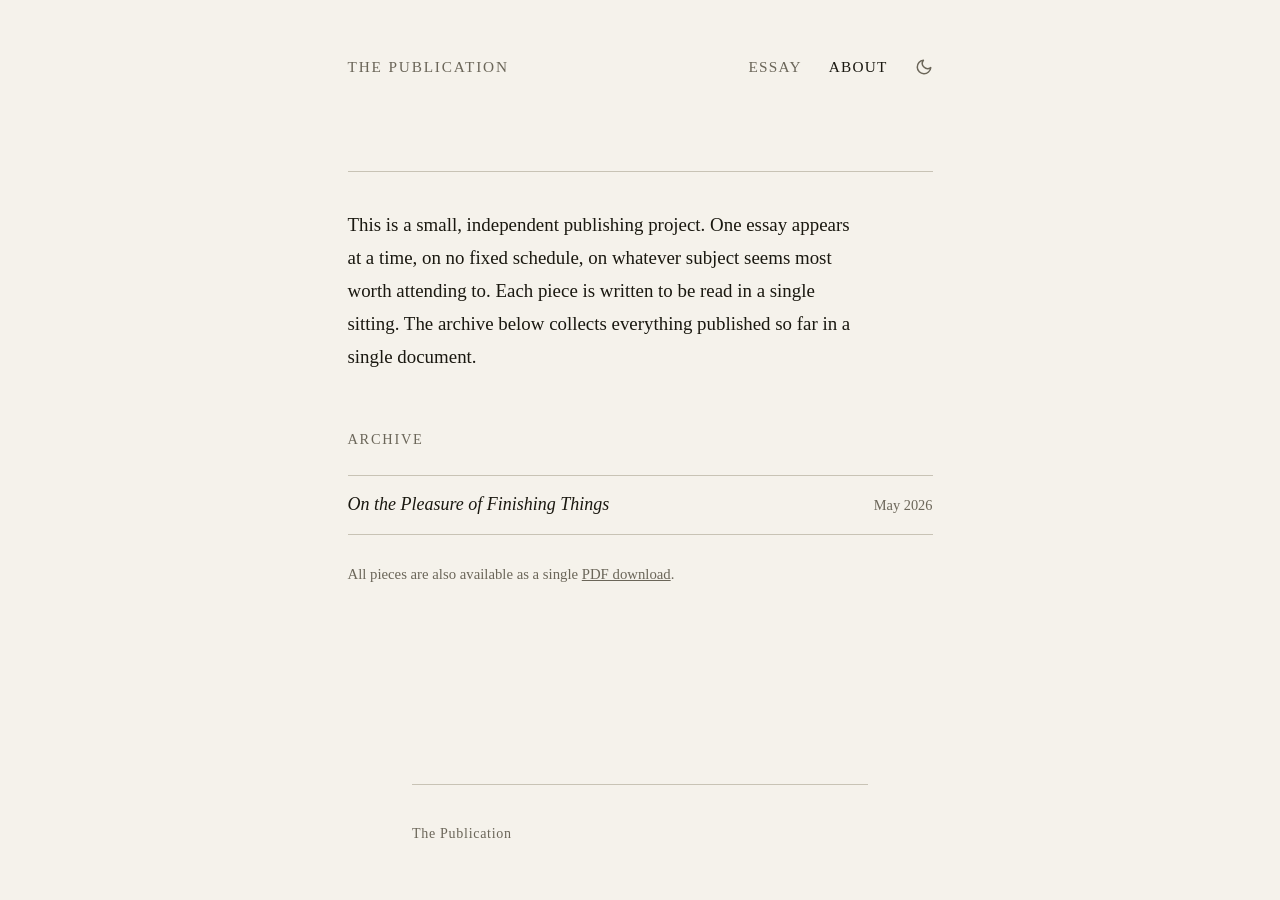
==== about.html @ dc113c78 "uploaded original code" ====
<!DOCTYPE html>
<html lang="en">
<head>
  <meta charset="UTF-8">
  <meta name="viewport" content="width=device-width, initial-scale=1.0">
  <title>The Publication — About</title>
  <link rel="stylesheet" href="style.css">
</head>
<body>

  <header class="site-header">
    <a class="site-title" href="index.html">The Publication</a>
    <nav>
      <a href="index.html">Essay</a>
      <a href="about.html" aria-current="page">About</a>
      <button id="theme-toggle" aria-label="Toggle dark mode">
        <svg id="icon-sun" xmlns="http://www.w3.org/2000/svg" viewBox="0 0 24 24"
             fill="none" stroke="currentColor" stroke-width="2"
             stroke-linecap="round" stroke-linejoin="round" aria-hidden="true">
          <circle cx="12" cy="12" r="4"/>
          <line x1="12" y1="2"  x2="12" y2="5"/>
          <line x1="12" y1="19" x2="12" y2="22"/>
          <line x1="4.22" y1="4.22"   x2="6.34" y2="6.34"/>
          <line x1="17.66" y1="17.66" x2="19.78" y2="19.78"/>
          <line x1="2"  y1="12" x2="5"  y2="12"/>
          <line x1="19" y1="12" x2="22" y2="12"/>
          <line x1="4.22" y1="19.78"  x2="6.34" y2="17.66"/>
          <line x1="17.66" y1="6.34" x2="19.78" y2="4.22"/>
        </svg>
        <svg id="icon-moon" xmlns="http://www.w3.org/2000/svg" viewBox="0 0 24 24"
             fill="none" stroke="currentColor" stroke-width="2"
             stroke-linecap="round" stroke-linejoin="round" aria-hidden="true">
          <path d="M21 12.79A9 9 0 1 1 11.21 3 7 7 0 0 0 21 12.79z"/>
        </svg>
      </button>
    </nav>
  </header>

  <main>
    <hr class="rule">

    <p class="about-intro">
      This is a small, independent publishing project. One essay appears at a time,
      on no fixed schedule, on whatever subject seems most worth attending to.
      Each piece is written to be read in a single sitting. The archive below
      collects everything published so far in a single document.
    </p>

    <section class="archive-section" aria-labelledby="archive-heading">
      <h2 id="archive-heading">Archive</h2>

      <!-- 
        Add a new <a class="archive-item"> for each past piece.
        Update archive.pdf whenever a new piece is added.
      -->
      <a class="archive-item" href="archive.pdf" target="_blank" rel="noopener">
        <span class="archive-item__title">On the Pleasure of Finishing Things</span>
        <span class="archive-item__date">May 2026</span>
      </a>

      <!-- Example of a second entry (remove if not yet needed):
      <a class="archive-item" href="archive.pdf" target="_blank" rel="noopener">
        <span class="archive-item__title">Against Productivity</span>
        <span class="archive-item__date">Apr 2026</span>
      </a>
      -->

      <p style="margin-top:1.5rem; font-size:0.82rem; color:var(--muted);">
        All pieces are also available as a single
        <a href="archive.pdf" style="color:var(--muted);">PDF&nbsp;download</a>.
      </p>
    </section>
  </main>

  <footer>
    <hr class="rule">
    The Publication
  </footer>

  <script>
    const root   = document.documentElement;
    const toggle = document.getElementById('theme-toggle');
    const sun    = document.getElementById('icon-sun');
    const moon   = document.getElementById('icon-moon');

    function applyTheme(dark) {
      root.setAttribute('data-theme', dark ? 'dark' : 'light');
      sun.style.display  = dark ? 'block' : 'none';
      moon.style.display = dark ? 'none'  : 'block';
      toggle.setAttribute('aria-label', dark ? 'Switch to light mode' : 'Switch to dark mode');
    }

    const stored = localStorage.getItem('theme');
    const prefersDark = window.matchMedia('(prefers-color-scheme: dark)').matches;
    applyTheme(stored ? stored === 'dark' : prefersDark);

    toggle.addEventListener('click', () => {
      const isDark = root.getAttribute('data-theme') === 'dark';
      localStorage.setItem('theme', isDark ? 'light' : 'dark');
      applyTheme(!isDark);
    });
  </script>

</body>
</html>
---- style.css ----
/* ── Reset & base ─────────────────────────────────────────── */
*, *::before, *::after { box-sizing: border-box; margin: 0; padding: 0; }

/* ── Design tokens ────────────────────────────────────────── */
:root {
  --bg:      #f5f2eb;
  --text:    #1a1810;
  --muted:   #6b6659;
  --rule:    #c8c3b5;
  --link:    #1a1810;

  --font-body: Georgia, 'Times New Roman', serif;
  --measure: 65ch;
  --space: clamp(1.5rem, 5vw, 3rem);
}

[data-theme="dark"] {
  --bg:    #151410;
  --text:  #e8e4da;
  --muted: #8a8272;
  --rule:  #3a362e;
  --link:  #e8e4da;
}

/* ── Global ───────────────────────────────────────────────── */
html { font-size: 18px; scroll-behavior: smooth; }

body {
  background: var(--bg);
  color: var(--text);
  font-family: var(--font-body);
  font-feature-settings: "liga" 1, "onum" 1;
  line-height: 1.75;
  transition: background 0.25s, color 0.25s;
  min-height: 100dvh;
  display: flex;
  flex-direction: column;
}

/* ── Layout ───────────────────────────────────────────────── */
.site-header {
  display: flex;
  align-items: baseline;
  justify-content: space-between;
  padding: var(--space) var(--space) 0;
  max-width: calc(var(--measure) + 2 * var(--space));
  margin-inline: auto;
  width: 100%;
}

.site-title {
  font-size: 0.85rem;
  letter-spacing: 0.12em;
  text-transform: uppercase;
  font-style: normal;
  color: var(--muted);
  text-decoration: none;
}
.site-title:hover { color: var(--text); }

nav { display: flex; align-items: center; gap: 1.5rem; }

nav a {
  font-size: 0.85rem;
  letter-spacing: 0.08em;
  text-transform: uppercase;
  color: var(--muted);
  text-decoration: none;
}
nav a:hover, nav a[aria-current="page"] { color: var(--text); }

/* ── Theme toggle ─────────────────────────────────────────── */
#theme-toggle {
  background: none;
  border: none;
  cursor: pointer;
  color: var(--muted);
  padding: 0;
  line-height: 1;
  font-size: 1rem;
  display: flex;
  align-items: center;
}
#theme-toggle:hover { color: var(--text); }
#theme-toggle svg { width: 1rem; height: 1rem; display: block; }

/* ── Main content ─────────────────────────────────────────── */
main {
  flex: 1;
  padding: var(--space);
  max-width: calc(var(--measure) + 2 * var(--space));
  margin-inline: auto;
  width: 100%;
}

/* ── Rule ─────────────────────────────────────────────────── */
.rule {
  border: none;
  border-top: 1px solid var(--rule);
  margin-block: 2rem;
}

/* ── Article typography ───────────────────────────────────── */
article header { margin-bottom: 2.5rem; }

.piece-meta {
  font-size: 0.8rem;
  letter-spacing: 0.1em;
  text-transform: uppercase;
  color: var(--muted);
  margin-bottom: 0.5rem;
}

h1.piece-title {
  font-size: clamp(1.6rem, 4vw, 2.4rem);
  line-height: 1.2;
  font-weight: normal;
  font-style: italic;
}

article p {
  margin-bottom: 1.25em;
  text-align: justify;
  hyphens: auto;
  -webkit-hyphens: auto;
}

article p:first-of-type::first-letter {
  float: left;
  font-size: 3.4em;
  line-height: 0.8;
  margin-right: 0.08em;
  margin-top: 0.06em;
  font-style: italic;
}

/* ── Footnotes ────────────────────────────────────────────── */
sup a {
  color: var(--muted);
  text-decoration: none;
  font-size: 0.7em;
  vertical-align: super;
}
sup a:hover { color: var(--text); }

.footnotes {
  margin-top: 3rem;
  padding-top: 1.5rem;
  border-top: 1px solid var(--rule);
  font-size: 0.82rem;
  color: var(--muted);
  line-height: 1.6;
}
.footnotes p { text-align: left; margin-bottom: 0.6em; }
.footnotes a { color: var(--muted); }
.footnotes .footnote-backlink { margin-left: 0.3em; }

/* ── About page ───────────────────────────────────────────── */
.about-intro {
  font-size: 1.05rem;
  margin-bottom: 3rem;
  max-width: 55ch;
}

.archive-section h2 {
  font-size: 0.8rem;
  letter-spacing: 0.12em;
  text-transform: uppercase;
  color: var(--muted);
  font-weight: normal;
  margin-bottom: 1.25rem;
}

.archive-item {
  display: flex;
  justify-content: space-between;
  align-items: baseline;
  gap: 1rem;
  padding-block: 0.75rem;
  border-bottom: 1px solid var(--rule);
  text-decoration: none;
  color: var(--text);
}
.archive-item:first-of-type { border-top: 1px solid var(--rule); }
.archive-item:hover .archive-item__title { text-decoration: underline; }

.archive-item__title { font-style: italic; }
.archive-item__date { font-size: 0.8rem; color: var(--muted); white-space: nowrap; }

/* ── Footer ───────────────────────────────────────────────── */
footer {
  padding: var(--space);
  max-width: calc(var(--measure) + 2 * var(--space));
  margin-inline: auto;
  width: 100%;
  font-size: 0.78rem;
  color: var(--muted);
  letter-spacing: 0.05em;
}

/* ── Reduced motion ───────────────────────────────────────── */
@media (prefers-reduced-motion: reduce) {
  body { transition: none; }
}
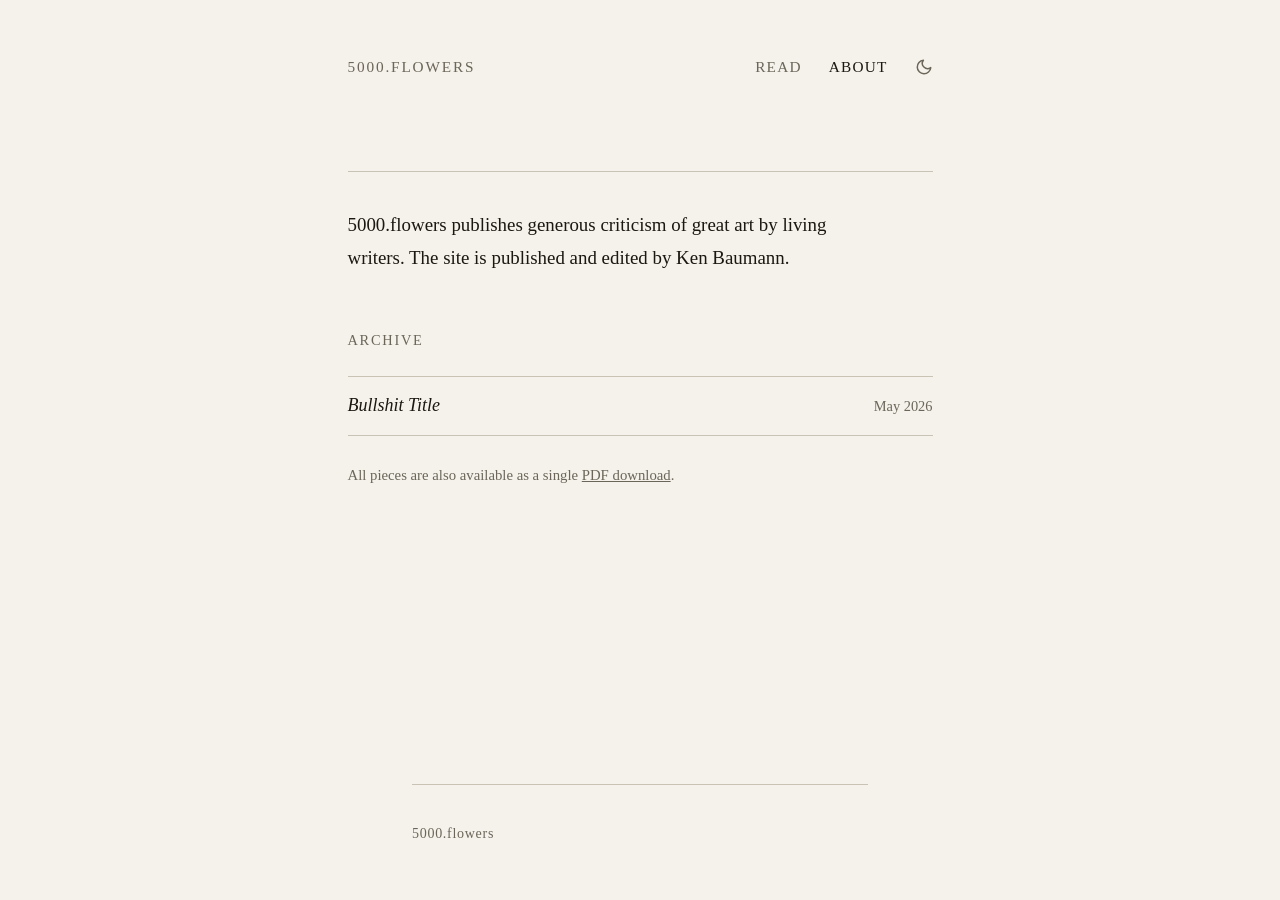
==== commit caada8f6: "Update about.html" ====
--- a/about.html
+++ b/about.html
@@ -9,9 +9,9 @@
 <body>
 
   <header class="site-header">
-    <a class="site-title" href="index.html">The Publication</a>
+    <a class="site-title" href="index.html">5000.flowers</a>
     <nav>
-      <a href="index.html">Essay</a>
+      <a href="index.html">Read</a>
       <a href="about.html" aria-current="page">About</a>
       <button id="theme-toggle" aria-label="Toggle dark mode">
         <svg id="icon-sun" xmlns="http://www.w3.org/2000/svg" viewBox="0 0 24 24"
@@ -40,10 +40,7 @@
     <hr class="rule">
 
     <p class="about-intro">
-      This is a small, independent publishing project. One essay appears at a time,
-      on no fixed schedule, on whatever subject seems most worth attending to.
-      Each piece is written to be read in a single sitting. The archive below
-      collects everything published so far in a single document.
+      5000.flowers publishes generous criticism of great art by living writers. The site is published and edited by Ken Baumann.
     </p>
 
     <section class="archive-section" aria-labelledby="archive-heading">
@@ -54,7 +51,7 @@
         Update archive.pdf whenever a new piece is added.
       -->
       <a class="archive-item" href="archive.pdf" target="_blank" rel="noopener">
-        <span class="archive-item__title">On the Pleasure of Finishing Things</span>
+        <span class="archive-item__title">Bullshit Title</span>
         <span class="archive-item__date">May 2026</span>
       </a>
 
@@ -74,7 +71,7 @@
 
   <footer>
     <hr class="rule">
-    The Publication
+    5000.flowers
   </footer>
 
   <script>
--- a/style.css
+++ b/style.css
@@ -9,7 +9,7 @@
   --rule:    #c8c3b5;
   --link:    #1a1810;
 
-  --font-body: Georgia, 'Times New Roman', serif;
+  --font-body: Garamond, 'Times New Roman', serif;
   --measure: 65ch;
   --space: clamp(1.5rem, 5vw, 3rem);
 }
@@ -115,7 +115,7 @@
   font-size: clamp(1.6rem, 4vw, 2.4rem);
   line-height: 1.2;
   font-weight: normal;
-  font-style: italic;
+  font-style: normal;
 }
 
 article p {
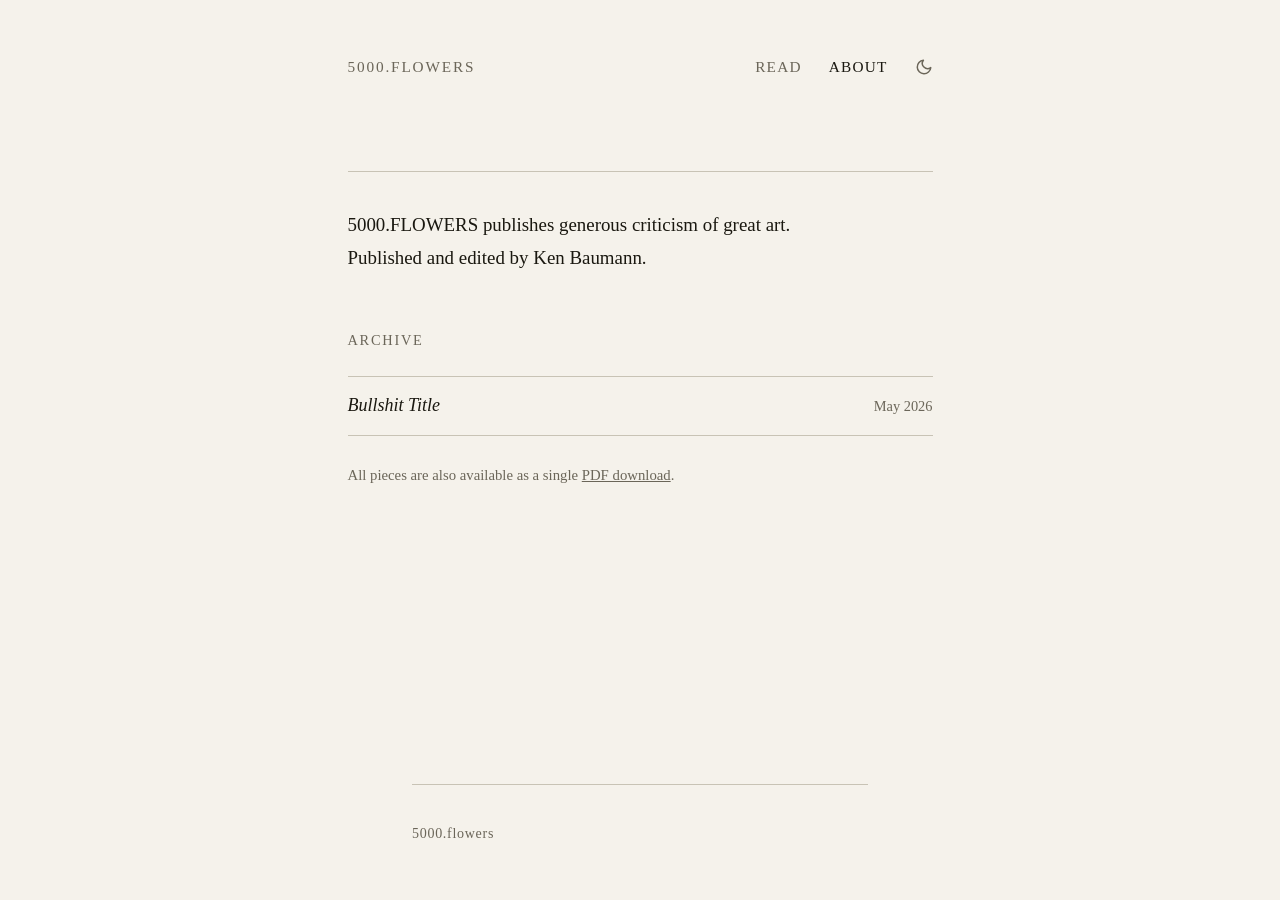
==== commit ff9fe8d3: "Update about.html" ====
--- a/about.html
+++ b/about.html
@@ -40,7 +40,7 @@
     <hr class="rule">
 
     <p class="about-intro">
-      5000.flowers publishes generous criticism of great art by living writers. The site is published and edited by Ken Baumann.
+      5000.FLOWERS publishes generous criticism of great art. Published and edited by Ken Baumann.
     </p>
 
     <section class="archive-section" aria-labelledby="archive-heading">
--- a/style.css
+++ b/style.css
@@ -126,12 +126,10 @@
 }
 
 article p:first-of-type::first-letter {
-  float: left;
-  font-size: 3.4em;
   line-height: 0.8;
   margin-right: 0.08em;
   margin-top: 0.06em;
-  font-style: italic;
+  font-style: normal;
 }
 
 /* ── Footnotes ────────────────────────────────────────────── */
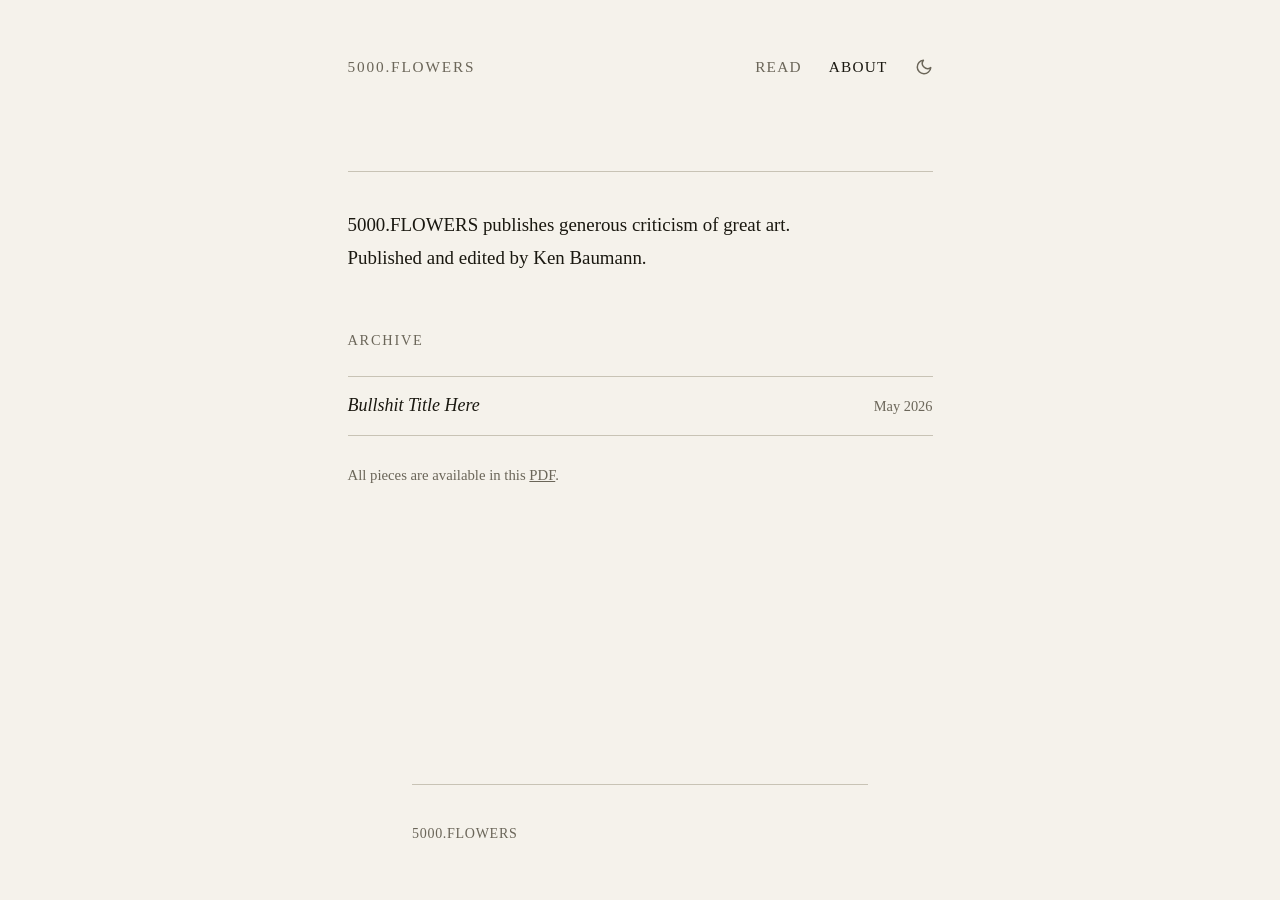
==== commit eaaa911c: "Update about.html" ====
--- a/about.html
+++ b/about.html
@@ -51,7 +51,7 @@
         Update archive.pdf whenever a new piece is added.
       -->
       <a class="archive-item" href="archive.pdf" target="_blank" rel="noopener">
-        <span class="archive-item__title">Bullshit Title</span>
+        <span class="archive-item__title">Bullshit Title Here</span>
         <span class="archive-item__date">May 2026</span>
       </a>
 
@@ -63,15 +63,15 @@
       -->
 
       <p style="margin-top:1.5rem; font-size:0.82rem; color:var(--muted);">
-        All pieces are also available as a single
-        <a href="archive.pdf" style="color:var(--muted);">PDF&nbsp;download</a>.
+        All pieces are available in this
+        <a href="archive.pdf" style="color:var(--muted);">PDF</a>.
       </p>
     </section>
   </main>
 
   <footer>
     <hr class="rule">
-    5000.flowers
+    5000.FLOWERS
   </footer>
 
   <script>
